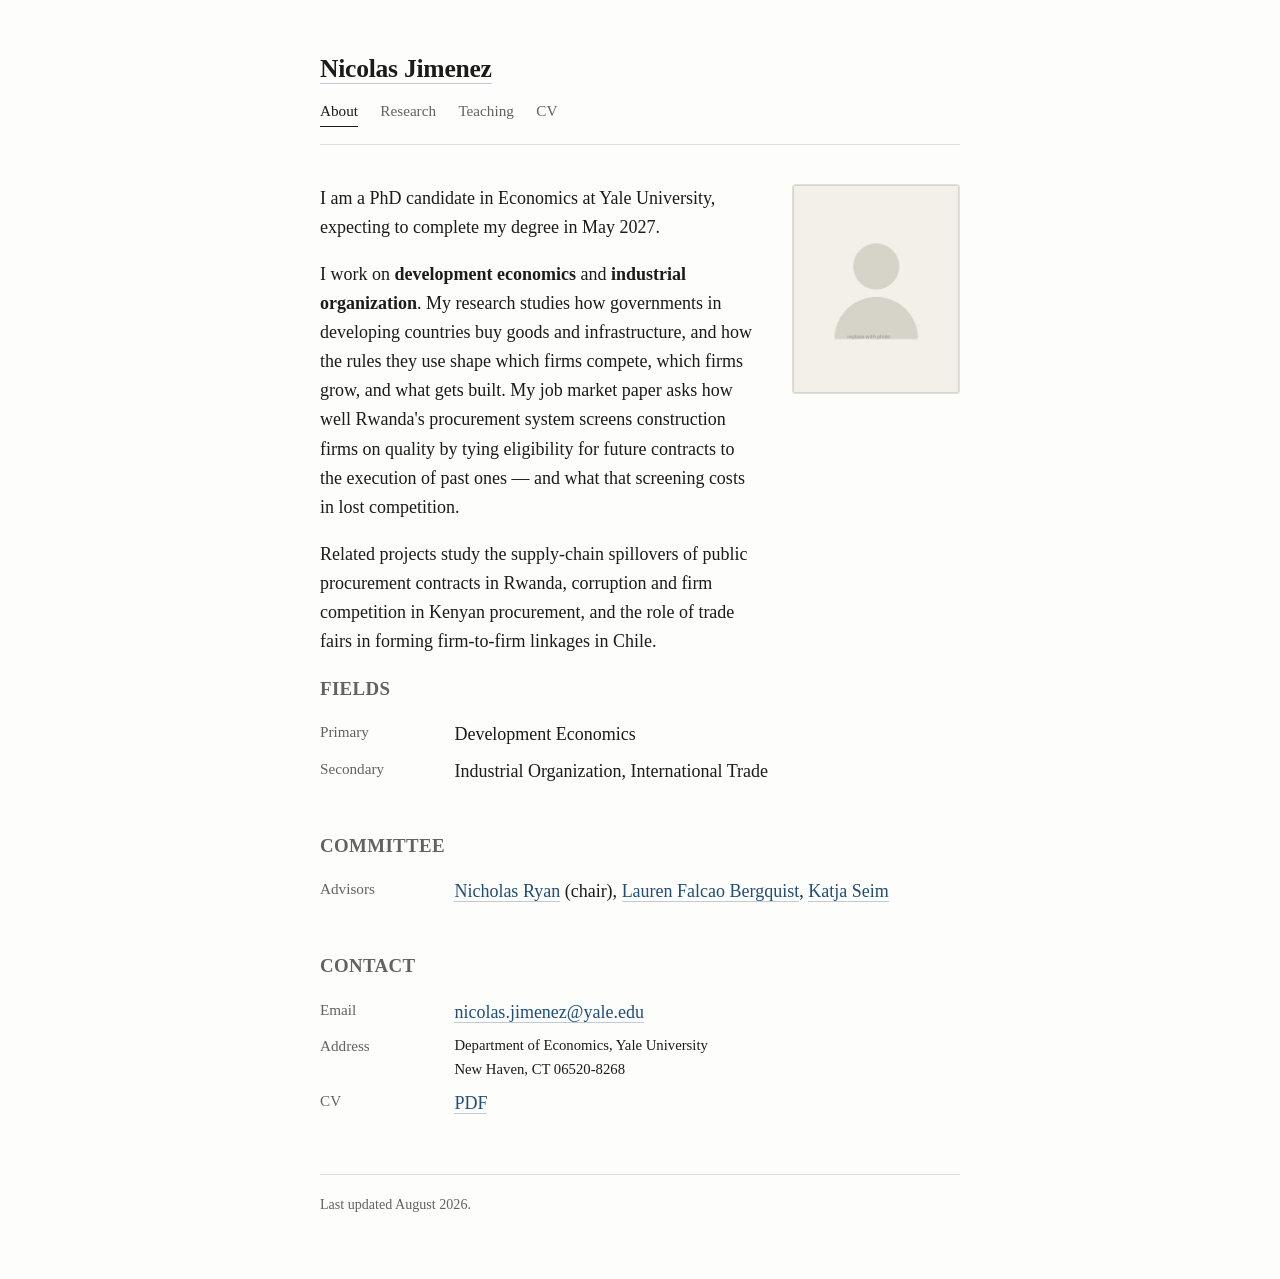
==== index.html @ d0a8de62 "Academic website: home, research, teaching pages Static HTML/CSS, no build step. Content sourced fro" ====
<!DOCTYPE html>
<html lang="en">
<head>
<meta charset="utf-8">
<meta name="viewport" content="width=device-width, initial-scale=1">
<title>Nicolas Jimenez</title>
<meta name="description" content="Nicolas Jimenez — PhD candidate in Economics at Yale University. Development economics, industrial organization, public procurement.">
<link rel="stylesheet" href="style.css">
</head>
<body>
<div class="wrap">

<header class="site">
  <p class="name"><a href="index.html">Nicolas Jimenez</a></p>
  <nav class="site">
    <a href="index.html" aria-current="page">About</a>
    <a href="research.html">Research</a>
    <a href="teaching.html">Teaching</a>
    <a href="files/Jimenez_Nicolas_CV.pdf">CV</a>
  </nav>
</header>

<main>

<div class="intro">
  <div class="bio">
    <p>I am a PhD candidate in Economics at Yale University, expecting to complete my
    degree in May 2027.</p>

    <p>I work on <strong>development economics</strong> and <strong>industrial
    organization</strong>. My research studies how governments in developing countries
    buy goods and infrastructure, and how the rules they use shape which firms compete,
    which firms grow, and what gets built. My job market paper asks how well Rwanda's
    procurement system screens construction firms on quality by tying eligibility for
    future contracts to the execution of past ones &mdash; and what that screening costs
    in lost competition.</p>

    <p>Related projects study the supply-chain spillovers of public procurement contracts
    in Rwanda, corruption and firm competition in Kenyan procurement, and the role of
    trade fairs in forming firm-to-firm linkages in Chile.</p>

    <!-- Job market line: uncomment once the market decision is made.
    <p><strong>I am on the 2026&ndash;27 economics job market.</strong></p>
    -->
  </div>

  <img class="portrait" src="img/portrait.jpg" alt="Nicolas Jimenez">
</div>

<h2>Fields</h2>
<dl class="facts">
  <div><dt>Primary</dt><dd>Development Economics</dd></div>
  <div><dt>Secondary</dt><dd>Industrial Organization, International Trade</dd></div>
</dl>

<h2>Committee</h2>
<dl class="facts">
  <div>
    <dt>Advisors</dt>
    <dd>
      <a href="https://campuspress.yale.edu/nicholasryan/">Nicholas Ryan</a> (chair),
      <a href="https://sites.google.com/site/laurenfalcaobergquist/">Lauren Falcao Bergquist</a>,
      <a href="https://som.yale.edu/faculty-research/faculty-directory/katja-seim">Katja Seim</a>
    </dd>
  </div>
</dl>

<h2>Contact</h2>
<dl class="facts">
  <div><dt>Email</dt><dd><a href="mailto:nicolas.jimenez@yale.edu">nicolas.jimenez@yale.edu</a></dd></div>
  <div><dt>Address</dt><dd class="small">Department of Economics, Yale University<br>New Haven, CT 06520-8268</dd></div>
  <div><dt>CV</dt><dd><a href="files/Jimenez_Nicolas_CV.pdf">PDF</a></dd></div>
</dl>

</main>

<footer class="site">
  <p>Last updated August 2026.</p>
</footer>

</div>
</body>
</html>
---- style.css ----
/* nicolas-jimenez.github.io — academic site
   Single stylesheet, no external dependencies. */

:root {
  --bg:        #fdfdfb;
  --text:      #1b1b1a;
  --muted:     #63625d;
  --rule:      #e2e0d9;
  --link:      #1f4e79;
  --link-hover:#0f3557;
  --accent-bg: #f2f0e9;
  --measure:   43rem;
}

@media (prefers-color-scheme: dark) {
  :root {
    --bg:        #16171a;
    --text:      #e6e5e0;
    --muted:     #a0a09a;
    --rule:      #33353a;
    --link:      #86b6e0;
    --link-hover:#a9cdef;
    --accent-bg: #1e2024;
  }
}

*, *::before, *::after { box-sizing: border-box; }

html { -webkit-text-size-adjust: 100%; }

body {
  margin: 0;
  background: var(--bg);
  color: var(--text);
  font-family: Charter, "Bitstream Charter", "Sitka Text", Cambria, Georgia, "Times New Roman", serif;
  font-size: 18px;
  line-height: 1.62;
  -webkit-font-smoothing: antialiased;
}

.wrap {
  max-width: var(--measure);
  margin: 0 auto;
  padding: 3rem 1.5rem 4rem;
}

/* ---------- Header / nav ---------- */

header.site {
  border-bottom: 1px solid var(--rule);
  padding-bottom: 1.1rem;
  margin-bottom: 2.4rem;
}

header.site .name {
  font-size: 1.6rem;
  font-weight: 600;
  letter-spacing: -0.01em;
  margin: 0 0 0.6rem;
}

header.site .name a {
  color: var(--text);
  text-decoration: none;
}

nav.site {
  display: flex;
  flex-wrap: wrap;
  gap: 1.4rem;
  font-size: 0.95rem;
}

nav.site a {
  color: var(--muted);
  text-decoration: none;
  padding-bottom: 2px;
  border-bottom: 1px solid transparent;
}

nav.site a:hover { color: var(--link-hover); }

nav.site a[aria-current="page"] {
  color: var(--text);
  border-bottom-color: var(--text);
}

/* ---------- Text ---------- */

a { color: var(--link); text-decoration: none; border-bottom: 1px solid rgba(31, 78, 121, 0.28); }
a:hover { color: var(--link-hover); border-bottom-color: currentColor; }
@media (prefers-color-scheme: dark) { a { border-bottom-color: rgba(134, 182, 224, 0.32); } }

h2 {
  font-size: 1.18rem;
  font-weight: 600;
  letter-spacing: 0.02em;
  text-transform: uppercase;
  color: var(--muted);
  margin: 2.8rem 0 1rem;
}

h2:first-of-type { margin-top: 0; }

h3 { font-size: 1.05rem; font-weight: 600; margin: 0 0 0.25rem; }

p { margin: 0 0 1.1rem; }

ul { padding-left: 1.2rem; margin: 0 0 1.1rem; }
li { margin-bottom: 0.45rem; }

.muted { color: var(--muted); }
.small { font-size: 0.92rem; }

/* ---------- Intro block ---------- */

.intro { display: flex; gap: 2rem; align-items: flex-start; }
.intro .bio { flex: 1 1 auto; min-width: 0; }

.portrait {
  flex: 0 0 auto;
  width: 168px;
  height: 210px;
  object-fit: cover;
  border-radius: 3px;
  background: var(--accent-bg);
  border: 1px solid var(--rule);
}

@media (max-width: 620px) {
  .intro { flex-direction: column; gap: 1.4rem; }
  .portrait { width: 140px; height: 175px; }
  body { font-size: 17px; }
  .wrap { padding-top: 2rem; }
}

/* ---------- Definition-style lists (fields, contact) ---------- */

dl.facts { margin: 0; }
dl.facts div { display: flex; gap: 0.9rem; margin-bottom: 0.45rem; }
dl.facts dt { flex: 0 0 7.5rem; color: var(--muted); font-size: 0.95rem; }
dl.facts dd { margin: 0; flex: 1 1 auto; min-width: 0; }

@media (max-width: 620px) {
  dl.facts div { flex-direction: column; gap: 0.1rem; margin-bottom: 0.8rem; }
  dl.facts dt { flex: none; }
}

/* ---------- Papers ---------- */

.paper { margin-bottom: 2.1rem; }

.paper .title { font-weight: 600; }

.paper .meta {
  color: var(--muted);
  font-size: 0.94rem;
  margin: 0.15rem 0 0.55rem;
}

.tag {
  display: inline-block;
  font-size: 0.72rem;
  letter-spacing: 0.06em;
  text-transform: uppercase;
  padding: 0.14rem 0.5rem;
  border: 1px solid var(--rule);
  border-radius: 2px;
  background: var(--accent-bg);
  color: var(--muted);
  vertical-align: 0.12em;
  margin-left: 0.45rem;
  white-space: nowrap;
}

.links { font-size: 0.94rem; }
.links a { margin-right: 0.9rem; }

details.abstract { margin-top: 0.5rem; }

details.abstract > summary {
  cursor: pointer;
  font-size: 0.94rem;
  color: var(--muted);
  list-style: none;
  display: inline-block;
  border-bottom: 1px dotted var(--rule);
}

details.abstract > summary::-webkit-details-marker { display: none; }
details.abstract > summary::before { content: "▸ "; }
details.abstract[open] > summary::before { content: "▾ "; }
details.abstract > summary:hover { color: var(--link-hover); }

details.abstract .body {
  margin-top: 0.9rem;
  padding-left: 1rem;
  border-left: 2px solid var(--rule);
  font-size: 0.96rem;
}

details.abstract .body p:last-child { margin-bottom: 0; }

/* ---------- Footer ---------- */

footer.site {
  margin-top: 3.5rem;
  padding-top: 1.1rem;
  border-top: 1px solid var(--rule);
  color: var(--muted);
  font-size: 0.88rem;
}

footer.site p { margin: 0; }
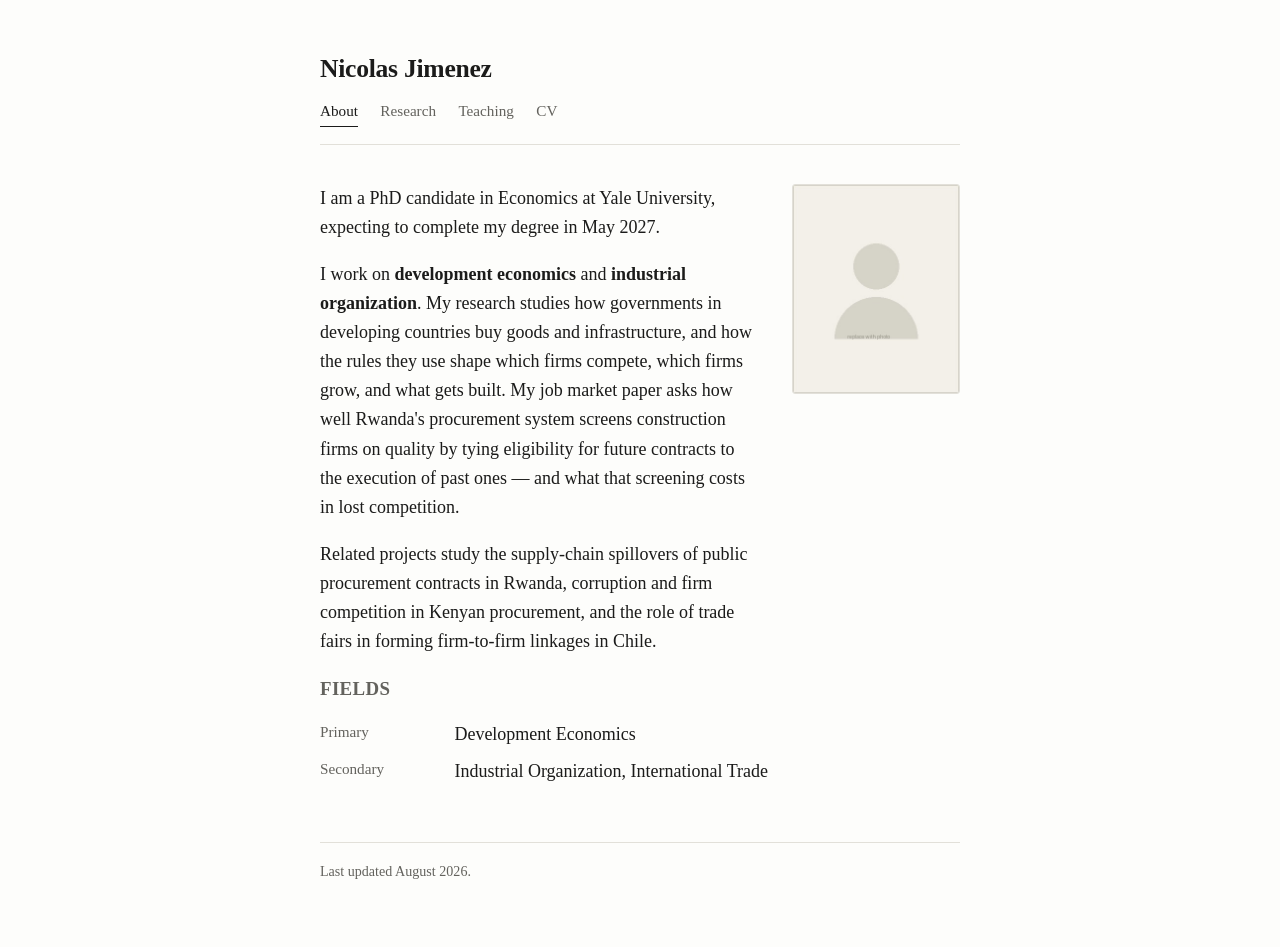
==== commit 2184defa: "Remove Committee and Contact sections from home page Co-Authored-By: Claude Opus 5 <noreply@anthropi" ====
--- a/index.html
+++ b/index.html
@@ -53,25 +53,6 @@
   <div><dt>Secondary</dt><dd>Industrial Organization, International Trade</dd></div>
 </dl>
 
-<h2>Committee</h2>
-<dl class="facts">
-  <div>
-    <dt>Advisors</dt>
-    <dd>
-      <a href="https://campuspress.yale.edu/nicholasryan/">Nicholas Ryan</a> (chair),
-      <a href="https://sites.google.com/site/laurenfalcaobergquist/">Lauren Falcao Bergquist</a>,
-      <a href="https://som.yale.edu/faculty-research/faculty-directory/katja-seim">Katja Seim</a>
-    </dd>
-  </div>
-</dl>
-
-<h2>Contact</h2>
-<dl class="facts">
-  <div><dt>Email</dt><dd><a href="mailto:nicolas.jimenez@yale.edu">nicolas.jimenez@yale.edu</a></dd></div>
-  <div><dt>Address</dt><dd class="small">Department of Economics, Yale University<br>New Haven, CT 06520-8268</dd></div>
-  <div><dt>CV</dt><dd><a href="files/Jimenez_Nicolas_CV.pdf">PDF</a></dd></div>
-</dl>
-
 </main>
 
 <footer class="site">
--- a/style.css
+++ b/style.css
@@ -62,6 +62,7 @@
 header.site .name a {
   color: var(--text);
   text-decoration: none;
+  border-bottom: none;
 }
 
 nav.site {
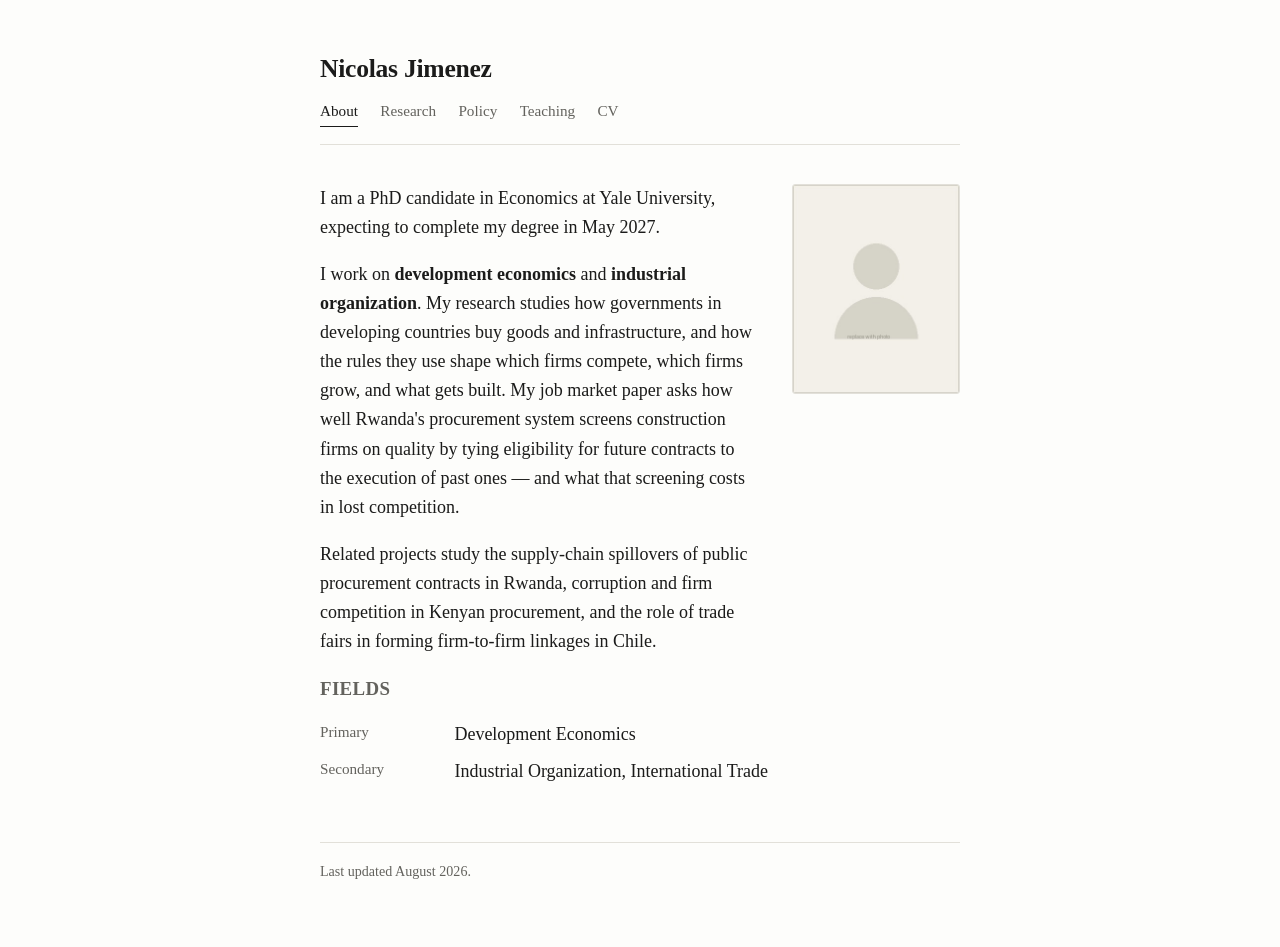
==== commit 4dc7d449: "Add Policy page with IGC blog post; trim Presentations, Research Funding, Research Experience Co-Aut" ====
--- a/index.html
+++ b/index.html
@@ -15,6 +15,7 @@
   <nav class="site">
     <a href="index.html" aria-current="page">About</a>
     <a href="research.html">Research</a>
+    <a href="policy.html">Policy</a>
     <a href="teaching.html">Teaching</a>
     <a href="files/Jimenez_Nicolas_CV.pdf">CV</a>
   </nav>
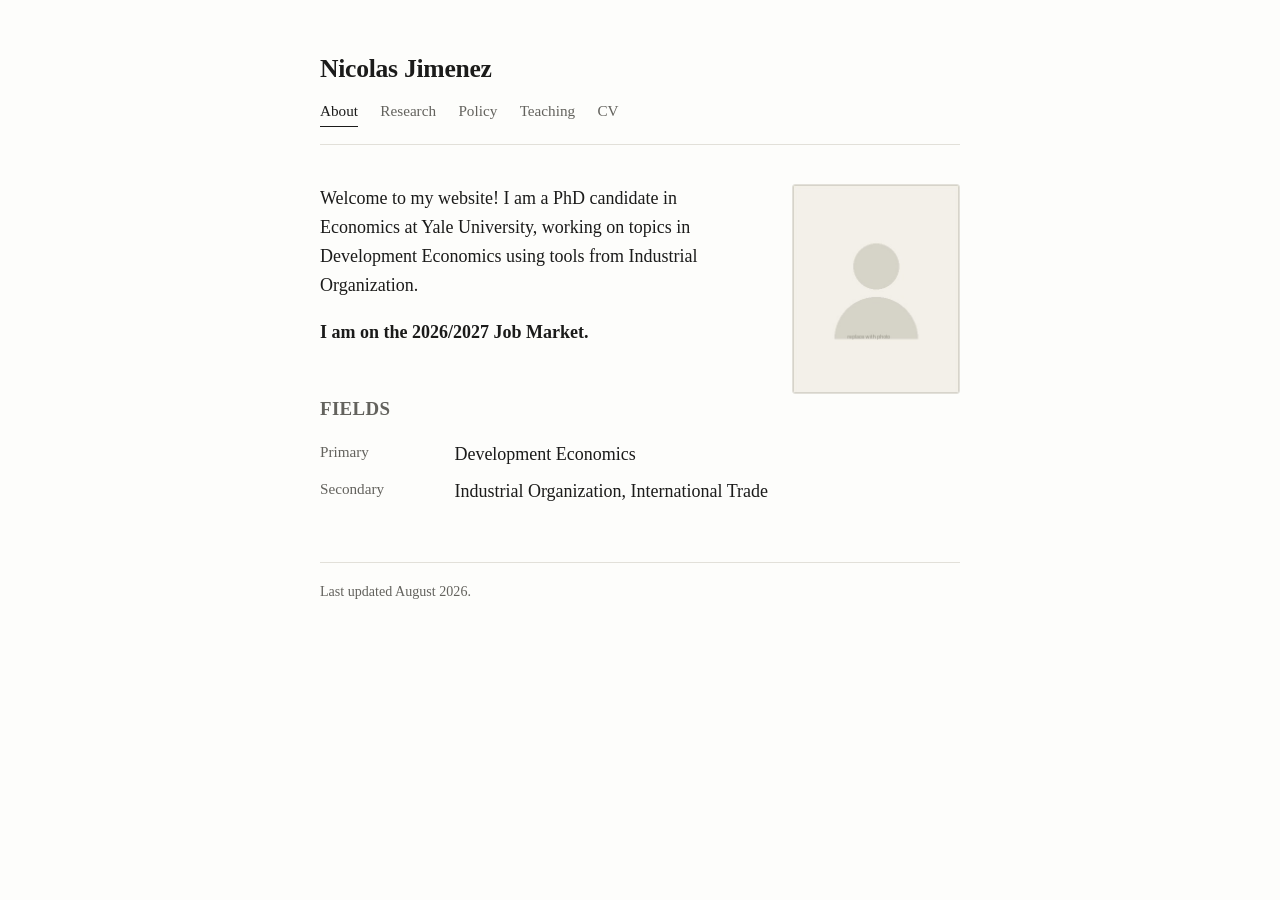
==== commit 3c05a4d3: "New About bio; announce 2026/2027 job market Co-Authored-By: Claude Opus 5 <noreply@anthropic.com>" ====
--- a/index.html
+++ b/index.html
@@ -25,24 +25,11 @@
 
 <div class="intro">
   <div class="bio">
-    <p>I am a PhD candidate in Economics at Yale University, expecting to complete my
-    degree in May 2027.</p>
+    <p>Welcome to my website! I am a PhD candidate in Economics at Yale University,
+    working on topics in Development Economics using tools from Industrial
+    Organization.</p>
 
-    <p>I work on <strong>development economics</strong> and <strong>industrial
-    organization</strong>. My research studies how governments in developing countries
-    buy goods and infrastructure, and how the rules they use shape which firms compete,
-    which firms grow, and what gets built. My job market paper asks how well Rwanda's
-    procurement system screens construction firms on quality by tying eligibility for
-    future contracts to the execution of past ones &mdash; and what that screening costs
-    in lost competition.</p>
-
-    <p>Related projects study the supply-chain spillovers of public procurement contracts
-    in Rwanda, corruption and firm competition in Kenyan procurement, and the role of
-    trade fairs in forming firm-to-firm linkages in Chile.</p>
-
-    <!-- Job market line: uncomment once the market decision is made.
-    <p><strong>I am on the 2026&ndash;27 economics job market.</strong></p>
-    -->
+    <p><strong>I am on the 2026/2027 Job Market.</strong></p>
   </div>
 
   <img class="portrait" src="img/portrait.jpg" alt="Nicolas Jimenez">
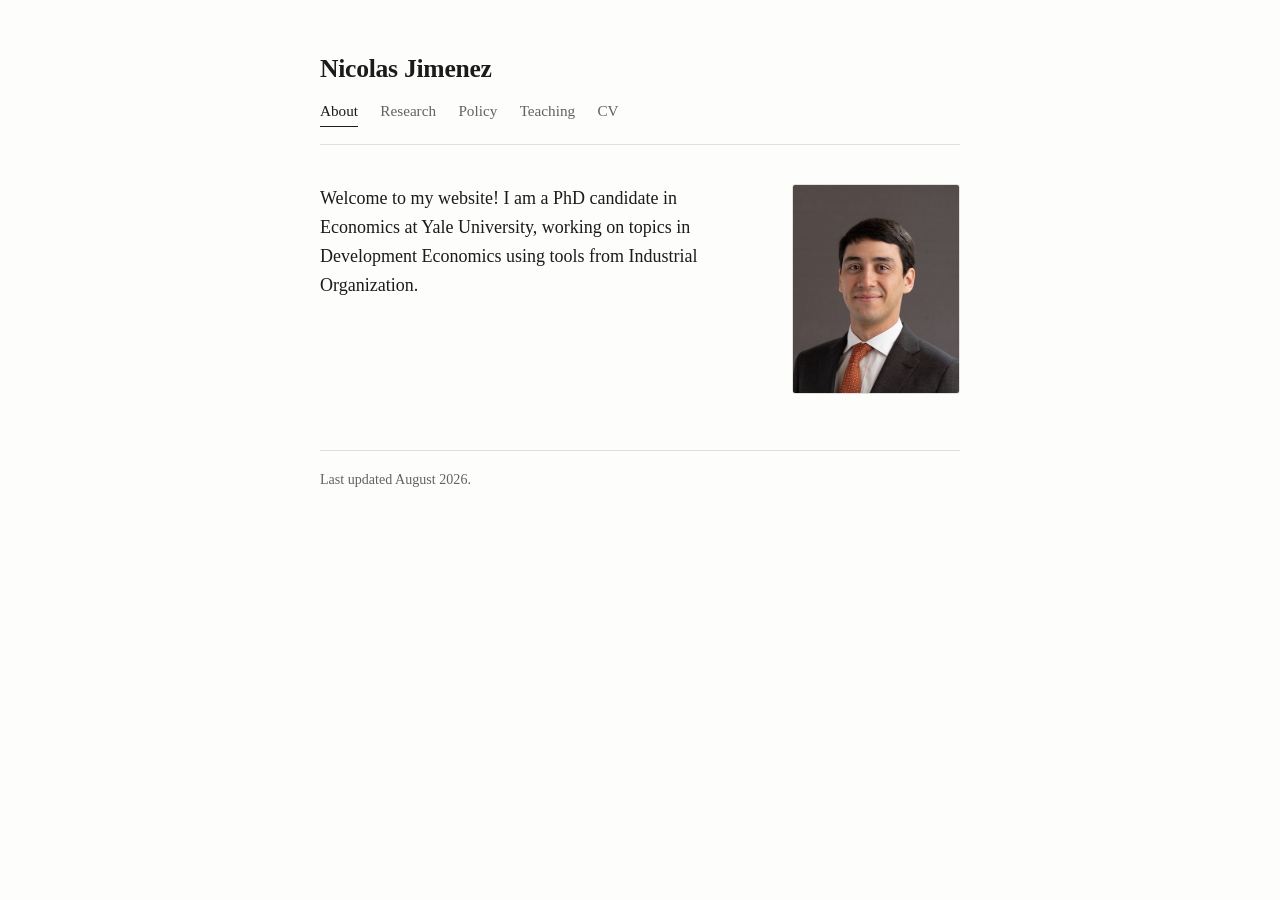
==== commit 1d256142: "Update About page: real portrait, remove job market line and Fields Co-Authored-By: Claude Opus 5 (1" ====
--- a/index.html
+++ b/index.html
@@ -28,18 +28,10 @@
     <p>Welcome to my website! I am a PhD candidate in Economics at Yale University,
     working on topics in Development Economics using tools from Industrial
     Organization.</p>
-
-    <p><strong>I am on the 2026/2027 Job Market.</strong></p>
   </div>
 
   <img class="portrait" src="img/portrait.jpg" alt="Nicolas Jimenez">
 </div>
-
-<h2>Fields</h2>
-<dl class="facts">
-  <div><dt>Primary</dt><dd>Development Economics</dd></div>
-  <div><dt>Secondary</dt><dd>Industrial Organization, International Trade</dd></div>
-</dl>
 
 </main>
 
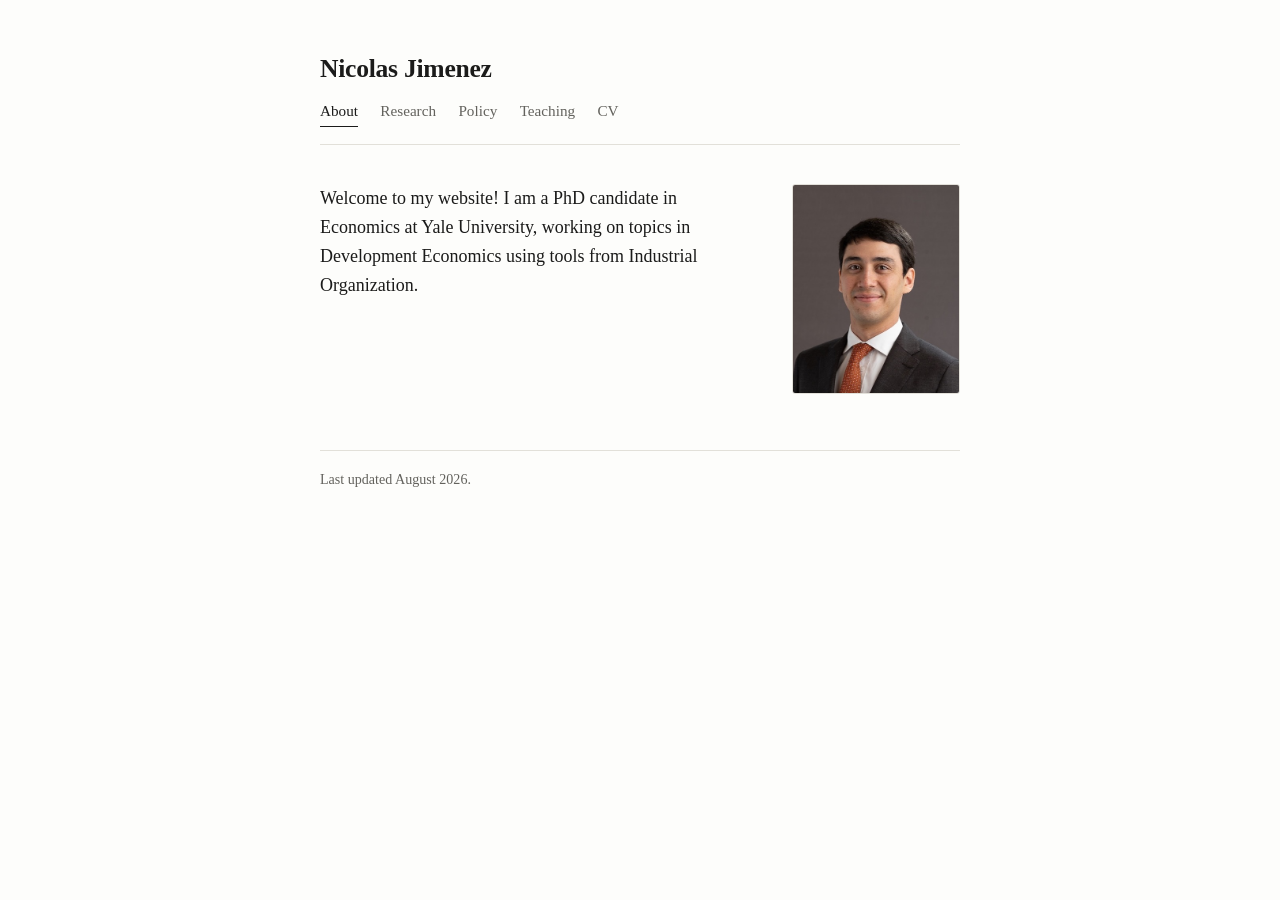
==== commit edebb827: "SEO: sitemap, robots.txt, canonical URLs, Person schema, h1 name Co-Authored-By: Claude Opus 5 (1M c" ====
--- a/index.html
+++ b/index.html
@@ -3,15 +3,37 @@
 <head>
 <meta charset="utf-8">
 <meta name="viewport" content="width=device-width, initial-scale=1">
-<title>Nicolas Jimenez</title>
+<title>Nicolas Jimenez — Economics, Yale University</title>
 <meta name="description" content="Nicolas Jimenez — PhD candidate in Economics at Yale University. Development economics, industrial organization, public procurement.">
+<link rel="canonical" href="https://nicolas-jimenez.github.io/">
+<meta property="og:type" content="profile">
+<meta property="og:title" content="Nicolas Jimenez — Economics, Yale University">
+<meta property="og:description" content="PhD candidate in Economics at Yale University. Development economics and industrial organization; public procurement.">
+<meta property="og:url" content="https://nicolas-jimenez.github.io/">
+<meta property="og:image" content="https://nicolas-jimenez.github.io/img/portrait.jpg">
 <link rel="stylesheet" href="style.css">
+<script type="application/ld+json">
+{
+  "@context": "https://schema.org",
+  "@type": "Person",
+  "name": "Nicolas Jimenez",
+  "url": "https://nicolas-jimenez.github.io/",
+  "image": "https://nicolas-jimenez.github.io/img/portrait.jpg",
+  "jobTitle": "PhD Candidate in Economics",
+  "affiliation": {
+    "@type": "CollegeOrUniversity",
+    "name": "Yale University",
+    "department": "Department of Economics"
+  },
+  "knowsAbout": ["Development Economics", "Industrial Organization", "Public Procurement", "Firms and Competition"]
+}
+</script>
 </head>
 <body>
 <div class="wrap">
 
 <header class="site">
-  <p class="name"><a href="index.html">Nicolas Jimenez</a></p>
+  <h1 class="name"><a href="index.html">Nicolas Jimenez</a></h1>
   <nav class="site">
     <a href="index.html" aria-current="page">About</a>
     <a href="research.html">Research</a>
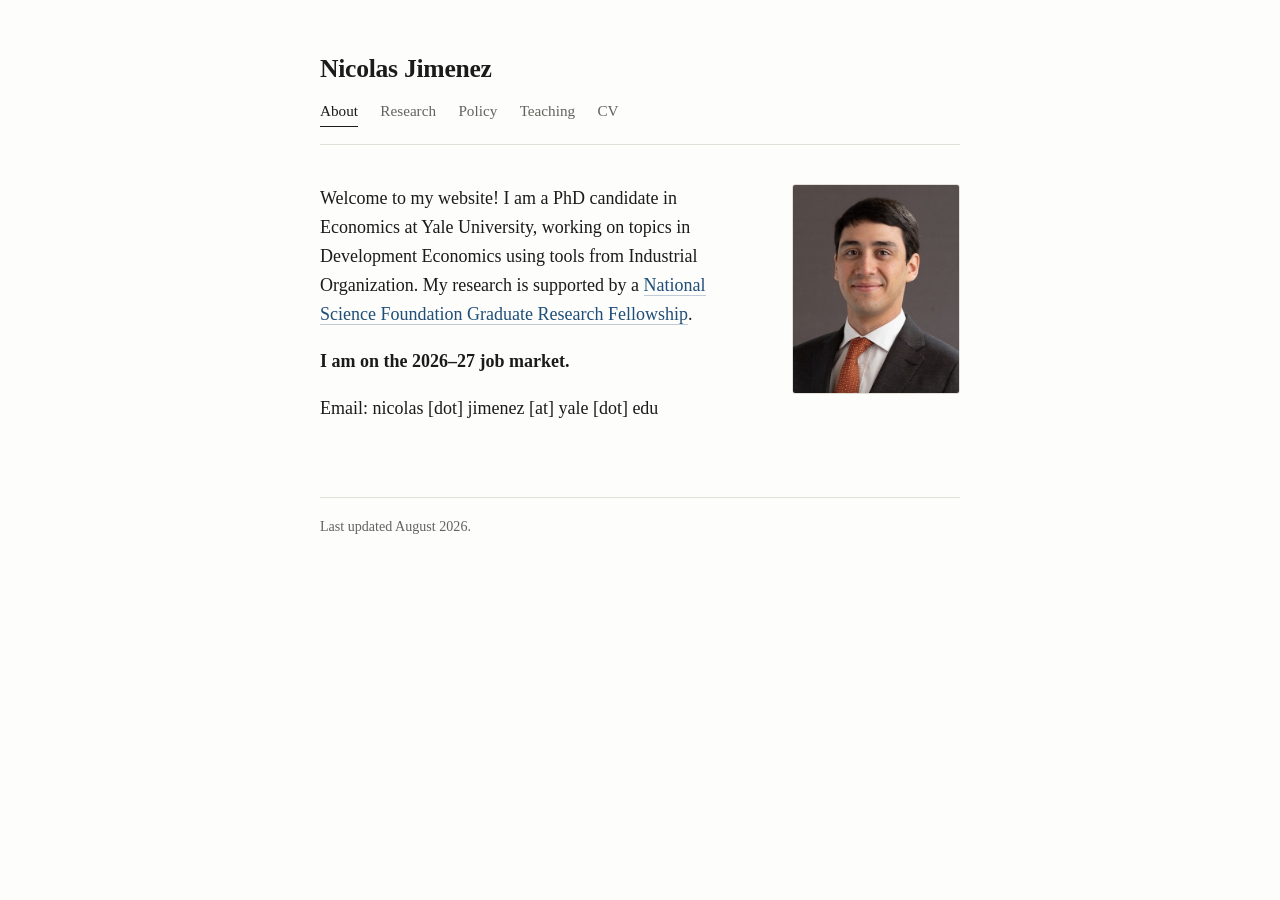
==== commit 5c6eaa75: "About: add NSF GRFP, job market line, email; Research: add Resting Papers (Bogotá), JMP date to Octo" ====
--- a/index.html
+++ b/index.html
@@ -49,7 +49,10 @@
   <div class="bio">
     <p>Welcome to my website! I am a PhD candidate in Economics at Yale University,
     working on topics in Development Economics using tools from Industrial
-    Organization.</p>
+    Organization. My research is supported by a
+    <a href="https://www.nsf.gov/funding/initiatives/grfp">National Science Foundation Graduate Research Fellowship</a>.</p>
+    <p><strong>I am on the 2026&ndash;27 job market.</strong></p>
+    <p>Email: nicolas [dot] jimenez [at] yale [dot] edu</p>
   </div>
 
   <img class="portrait" src="img/portrait.jpg" alt="Nicolas Jimenez">
